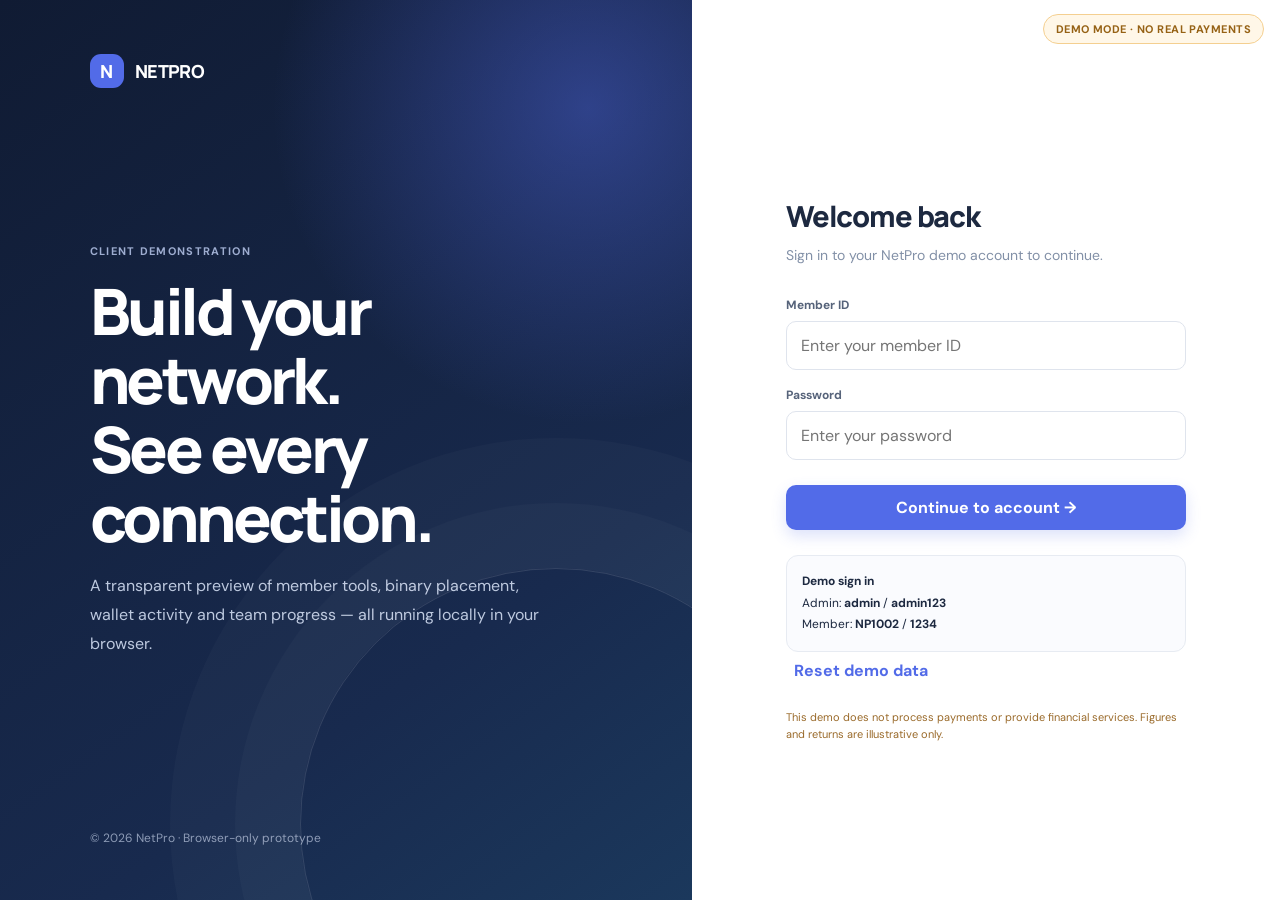
==== index.html @ b4f11449 "Build NetPro browser demo Co-authored-by: Copilot <223556219+Copilot@users.noreply.github.com>" ====
<!doctype html>
<html lang="en">
<head>
  <meta charset="utf-8">
  <meta name="viewport" content="width=device-width, initial-scale=1">
  <meta name="theme-color" content="#101b33">
  <title>NetPro | Member Dashboard</title>
  <link rel="preconnect" href="https://fonts.googleapis.com">
  <link rel="preconnect" href="https://fonts.gstatic.com" crossorigin>
  <link href="https://fonts.googleapis.com/css2?family=DM+Sans:wght@400;500;600;700&family=Manrope:wght@400;500;600;700;800&display=swap" rel="stylesheet">
  <link rel="stylesheet" href="css/style.css">
</head>
<body>
  <div id="app"></div>
  <div id="toast" class="toast" role="status" aria-live="polite"></div>
  <script src="js/app.js"></script>
</body>
</html>
---- css/style.css ----
:root {
  color-scheme: light;
  --navy: #101b33;
  --navy-soft: #1a2948;
  --ink: #1d2940;
  --muted: #8290a7;
  --line: #e7ebf2;
  --surface: #fff;
  --canvas: #f5f7fb;
  --blue: #526be8;
  --blue-soft: #eef0ff;
  --green: #199b76;
  --green-soft: #e8f7f1;
  --orange: #e8974b;
  --red: #d65b69;
  --shadow: 0 12px 35px rgba(27, 44, 75, .06);
  font-family: "DM Sans", sans-serif;
}

* { box-sizing: border-box; }
body { margin: 0; min-width: 320px; background: var(--canvas); color: var(--ink); }
button, input, select { font: inherit; }
button { cursor: pointer; }
.hidden { display: none !important; }
.eyebrow { color: var(--muted); font-size: 11px; font-weight: 700; letter-spacing: .12em; text-transform: uppercase; }
.muted { color: var(--muted); }
.small { font-size: 12px; }
.demo-ribbon { position: fixed; z-index: 20; right: 16px; top: 14px; padding: 7px 12px; border: 1px solid #f4cf90; border-radius: 30px; background: #fff7e8; color: #966215; font-size: 11px; font-weight: 700; letter-spacing: .04em; }

.auth-shell { min-height: 100vh; display: grid; grid-template-columns: minmax(0, 1fr) minmax(380px, .85fr); background: white; }
.auth-art { position: relative; overflow: hidden; display: flex; flex-direction: column; justify-content: space-between; padding: 54px 7vw; color: white; background: radial-gradient(circle at 85% 12%, rgba(84, 108, 237, .42), transparent 32%), linear-gradient(145deg, #101b33, #182a4e 70%, #1b385c); }
.auth-art:after { content: ""; position: absolute; width: 510px; height: 510px; border: 1px solid rgba(255,255,255,.12); border-radius: 50%; right: -120px; bottom: -180px; box-shadow: 0 0 0 65px rgba(255,255,255,.025), 0 0 0 130px rgba(255,255,255,.025); }
.brand { display: flex; align-items: center; gap: 11px; font-family: Manrope, sans-serif; font-size: 18px; font-weight: 800; letter-spacing: -.03em; }
.brand-mark { width: 34px; height: 34px; display: grid; place-items: center; border-radius: 11px; background: var(--blue); color: white; font-size: 18px; }
.auth-art h1 { max-width: 520px; margin: 0 0 20px; font: 800 clamp(38px, 5vw, 64px)/1.08 Manrope, sans-serif; letter-spacing: -.055em; }
.auth-art p { max-width: 450px; color: #bdc9df; font-size: 16px; line-height: 1.8; }
.auth-art-footer { color: #8d9bb6; font-size: 12px; }
.auth-panel { display: grid; place-items: center; padding: 72px 28px 32px; }
.auth-card { width: min(100%, 400px); }
.auth-card h2 { margin: 0 0 8px; font: 800 29px Manrope, sans-serif; letter-spacing: -.04em; }
.auth-card > p { margin: 0 0 30px; color: var(--muted); font-size: 14px; line-height: 1.65; }
.form-field { display: grid; gap: 8px; margin: 17px 0; }
.form-field label { color: #56637a; font-size: 12px; font-weight: 700; }
.form-field input, .form-field select { width: 100%; padding: 13px 14px; border: 1px solid #dfe4ed; border-radius: 10px; outline: none; background: white; color: var(--ink); transition: .2s; }
.form-field input:focus, .form-field select:focus { border-color: #8393f2; box-shadow: 0 0 0 3px rgba(82,107,232,.12); }
.primary-btn, .secondary-btn, .text-btn, .danger-btn { border: 0; border-radius: 10px; font-weight: 700; transition: .2s; }
.primary-btn { min-height: 45px; padding: 0 17px; background: var(--blue); color: white; box-shadow: 0 6px 15px rgba(82,107,232,.2); }
.primary-btn:hover { background: #415ad2; transform: translateY(-1px); }
.primary-btn.full { width: 100%; margin-top: 8px; }
.secondary-btn { padding: 10px 14px; background: var(--blue-soft); color: var(--blue); }
.secondary-btn:hover { background: #e3e7ff; }
.text-btn { padding: 8px; background: transparent; color: var(--blue); }
.danger-btn { padding: 8px 11px; background: #fff0f1; color: var(--red); }
.demo-credentials { margin-top: 25px; padding: 15px; border: 1px solid var(--line); border-radius: 12px; background: #fafbfe; font-size: 12px; line-height: 1.8; }
.demo-credentials b { color: var(--ink); }
.otp-display { margin: 18px 0 8px; padding: 16px; border: 1px dashed #c9d0e3; border-radius: 12px; background: #f7f8ff; text-align: center; }
.otp-code { color: var(--blue); font: 800 25px Manrope, sans-serif; letter-spacing: .22em; }
.notice-demo { margin-top: 20px; color: #9a6a2a; font-size: 11px; line-height: 1.6; }

.app-shell { min-height: 100vh; display: grid; grid-template-columns: 248px minmax(0, 1fr); }
.sidebar { position: sticky; top: 0; height: 100vh; display: flex; flex-direction: column; padding: 25px 16px 18px; background: var(--navy); color: white; }
.sidebar .brand { padding: 0 11px 29px; }
.sidebar .brand-mark { background: #657df5; }
.nav-label { padding: 12px 12px 8px; color: #7786a4; font-size: 10px; font-weight: 700; letter-spacing: .13em; text-transform: uppercase; }
.nav-list { display: grid; gap: 5px; }
.nav-item { width: 100%; display: flex; align-items: center; gap: 13px; padding: 12px; border: 0; border-radius: 9px; background: transparent; color: #a7b3c9; text-align: left; font-size: 13px; font-weight: 600; }
.nav-item:hover { background: rgba(255,255,255,.06); color: white; }
.nav-item.active { background: #26375d; color: white; box-shadow: inset 3px 0 #8291ff; }
.nav-icon { width: 18px; text-align: center; font-size: 16px; }
.sidebar-bottom { margin-top: auto; padding: 15px 7px 0; border-top: 1px solid rgba(255,255,255,.1); }
.profile-chip { display: flex; align-items: center; gap: 10px; padding: 9px 5px; }
.avatar { flex: 0 0 auto; width: 37px; height: 37px; display: grid; place-items: center; border-radius: 12px; background: #e7eaff; color: #546be2; font-weight: 800; }
.avatar.dark { background: #33486d; color: white; }
.profile-chip .who { min-width: 0; flex: 1; }
.profile-chip strong { display: block; overflow: hidden; color: white; font-size: 12px; text-overflow: ellipsis; white-space: nowrap; }
.profile-chip span { color: #9aa8c0; font-size: 10px; }
.logout { width: 100%; margin-top: 8px; padding: 10px; border: 1px solid rgba(255,255,255,.12); border-radius: 9px; background: transparent; color: #acb7ca; text-align: left; font-size: 12px; }

.main-area { min-width: 0; }
.topbar { height: 76px; display: flex; align-items: center; justify-content: space-between; gap: 20px; padding: 0 4.3%; border-bottom: 1px solid var(--line); background: white; }
.breadcrumb { color: var(--muted); font-size: 12px; }
.breadcrumb strong { margin-left: 8px; color: var(--ink); font-size: 13px; }
.topbar-right { display: flex; align-items: center; gap: 16px; }
.topbar-date { color: var(--muted); font-size: 12px; }
.content { max-width: 1500px; margin: auto; padding: 34px 4.3% 60px; }
.page-heading { display: flex; justify-content: space-between; align-items: flex-start; gap: 20px; margin-bottom: 27px; }
.page-heading h1 { margin: 0 0 6px; font: 800 26px Manrope, sans-serif; letter-spacing: -.045em; }
.page-heading p { margin: 0; color: var(--muted); font-size: 13px; }
.heading-actions { display: flex; gap: 9px; flex-wrap: wrap; }
.stats-grid { display: grid; grid-template-columns: repeat(4, minmax(0,1fr)); gap: 16px; margin-bottom: 19px; }
.stat-card, .panel { border: 1px solid var(--line); border-radius: 14px; background: var(--surface); box-shadow: var(--shadow); }
.stat-card { min-height: 136px; padding: 18px 18px 16px; }
.stat-head { display: flex; align-items: center; justify-content: space-between; color: var(--muted); font-size: 11px; font-weight: 600; }
.stat-icon { width: 31px; height: 31px; display: grid; place-items: center; border-radius: 10px; background: var(--blue-soft); color: var(--blue); font-size: 15px; }
.stat-value { margin: 15px 0 5px; font: 800 24px Manrope, sans-serif; letter-spacing: -.04em; }
.stat-foot { color: var(--muted); font-size: 10px; }
.stat-foot .positive { color: var(--green); font-weight: 700; }
.content-grid { display: grid; grid-template-columns: minmax(0, 1.45fr) minmax(260px, .8fr); gap: 18px; align-items: start; }
.panel { overflow: hidden; margin-bottom: 18px; }
.panel-head { min-height: 60px; display: flex; align-items: center; justify-content: space-between; gap: 16px; padding: 16px 20px; border-bottom: 1px solid #eef0f5; }
.panel-head h2 { margin: 0; font: 700 14px Manrope, sans-serif; letter-spacing: -.02em; }
.panel-body { padding: 19px 20px; }
.activity-list { display: grid; }
.activity-row { min-height: 63px; display: flex; align-items: center; gap: 12px; padding: 11px 20px; border-bottom: 1px solid #f0f2f6; }
.activity-row:last-child { border-bottom: 0; }
.activity-symbol { flex: 0 0 auto; width: 33px; height: 33px; display: grid; place-items: center; border-radius: 11px; background: var(--green-soft); color: var(--green); font-size: 14px; }
.activity-symbol.out { background: #fff4e8; color: var(--orange); }
.activity-copy { min-width: 0; flex: 1; }
.activity-copy strong { display: block; overflow: hidden; font-size: 12px; text-overflow: ellipsis; white-space: nowrap; }
.activity-copy span { color: var(--muted); font-size: 10px; }
.activity-amount { white-space: nowrap; font-size: 12px; font-weight: 700; }
.activity-amount.credit { color: var(--green); }
.progress-track { height: 7px; overflow: hidden; border-radius: 9px; background: #edf0f6; }
.progress-track span { display: block; height: 100%; border-radius: inherit; background: linear-gradient(90deg, #596fe7, #8b9bff); }
.rank-card { padding: 20px; border-radius: 14px; background: linear-gradient(130deg,#283b68,#1c2948); color: white; }
.rank-card .eyebrow { color: #9eafd1; }
.rank-card h3 { margin: 12px 0 5px; font: 800 20px Manrope, sans-serif; }
.rank-card p { margin: 0 0 18px; color: #bac6dd; font-size: 11px; }
.rank-card .progress-track { background: rgba(255,255,255,.16); }
.rank-card .progress-track span { background: #9ce0ca; }
.rank-footer { display: flex; justify-content: space-between; margin-top: 10px; color: #c6d0e3; font-size: 10px; }
.quick-grid { display: grid; grid-template-columns: repeat(2,1fr); gap: 9px; }
.quick-action { display: grid; justify-items: start; gap: 11px; padding: 13px; border: 1px solid var(--line); border-radius: 11px; background: white; color: var(--ink); text-align: left; }
.quick-action:hover { border-color: #c5ccfa; background: #fbfbff; }
.quick-action i { font-style: normal; color: var(--blue); font-size: 17px; }
.quick-action span { font-size: 11px; font-weight: 700; }

.table-wrap { width: 100%; overflow-x: auto; }
table { width: 100%; border-collapse: collapse; text-align: left; }
th { padding: 12px 18px; background: #fafbfe; color: var(--muted); font-size: 10px; font-weight: 700; letter-spacing: .06em; text-transform: uppercase; white-space: nowrap; }
td { padding: 14px 18px; border-top: 1px solid #f0f2f6; font-size: 12px; white-space: nowrap; }
td strong { font-size: 12px; }
.member-cell { display: flex; align-items: center; gap: 9px; }
.member-cell .avatar { width: 31px; height: 31px; border-radius: 9px; font-size: 10px; }
.pill { display: inline-flex; align-items: center; gap: 5px; padding: 5px 8px; border-radius: 30px; background: #f0f2f8; color: #657189; font-size: 10px; font-weight: 700; }
.pill.green { background: var(--green-soft); color: var(--green); }
.pill.orange { background: #fff3e5; color: #ba762c; }
.pill.red { background: #fff0f1; color: #bd4d5b; }
.empty-state { padding: 35px 20px; color: var(--muted); text-align: center; font-size: 12px; }

.tree-wrap { overflow-x: auto; padding: 22px 10px 26px; }
.tree { min-width: 600px; display: flex; flex-direction: column; align-items: center; }
.tree-level { display: flex; justify-content: center; gap: clamp(24px, 8vw, 115px); }
.tree-link { width: 2px; height: 28px; background: #d9deeb; }
.tree-node { width: 148px; padding: 13px 10px; border: 1px solid var(--line); border-radius: 12px; background: white; text-align: center; box-shadow: 0 7px 20px rgba(30,45,75,.05); }
.tree-node.root { border-color: #c9d0ff; box-shadow: 0 0 0 4px #f2f3ff; }
.tree-node .avatar { width: 31px; height: 31px; margin: 0 auto 7px; border-radius: 10px; font-size: 10px; }
.tree-node strong { display: block; font-size: 11px; }
.tree-node small { display: block; margin-top: 3px; color: var(--muted); font-size: 9px; }
.tree-connectors { width: 230px; height: 27px; border-top: 1px solid #d9deeb; border-left: 1px solid #d9deeb; border-right: 1px solid #d9deeb; margin-top: 2px; }
.tree-children { display: flex; gap: 30px; }
.tree-empty { color: #abb4c5; font-size: 10px; }

.plans-grid { display: grid; grid-template-columns: repeat(3,minmax(0,1fr)); gap: 15px; }
.plan-card { padding: 19px; border: 1px solid var(--line); border-radius: 14px; background: white; }
.plan-card.featured { border-color: #abb5fa; box-shadow: 0 10px 25px rgba(82,107,232,.09); }
.plan-card h3 { margin: 0 0 4px; font: 700 15px Manrope, sans-serif; }
.plan-card .term { color: var(--muted); font-size: 11px; }
.plan-rate { margin: 20px 0 14px; color: var(--blue); font: 800 26px Manrope, sans-serif; }
.plan-rate small { color: var(--muted); font: 500 10px "DM Sans", sans-serif; }
.plan-card ul { display: grid; gap: 10px; margin: 0 0 20px; padding: 0; list-style: none; color: #657189; font-size: 11px; }
.plan-card li:before { content: "✓"; padding-right: 7px; color: var(--green); font-weight: 700; }
.investment-list { display: grid; gap: 10px; }
.investment-row { display: flex; align-items: center; gap: 12px; padding: 13px; border: 1px solid #eef0f5; border-radius: 11px; }
.investment-row .activity-copy { flex: 1; }
.investment-row strong { display: block; font-size: 12px; }
.investment-row span { color: var(--muted); font-size: 10px; }
.investment-row .right { text-align: right; }
.warning-box { padding: 13px 15px; border: 1px solid #f2deba; border-radius: 10px; background: #fff9ee; color: #8b6731; font-size: 11px; line-height: 1.65; }
.toolbar { display: flex; align-items: center; gap: 8px; }
.select-small { padding: 8px 10px; border: 1px solid var(--line); border-radius: 8px; color: var(--muted); font-size: 11px; }
.setting-grid { display: grid; grid-template-columns: repeat(2, minmax(0,1fr)); gap: 16px; }
.setting-card { padding: 20px; border: 1px solid var(--line); border-radius: 13px; background: white; }
.setting-card h3 { margin: 0 0 6px; font: 700 14px Manrope, sans-serif; }
.setting-card p { margin: 0; color: var(--muted); font-size: 11px; line-height: 1.6; }
.separator { height: 1px; margin: 16px 0; background: var(--line); }
.modal-backdrop { position: fixed; inset: 0; z-index: 40; display: grid; place-items: center; padding: 20px; background: rgba(11,21,40,.55); }
.modal { width: min(100%, 440px); max-height: 92vh; overflow-y: auto; padding: 22px; border-radius: 16px; background: white; box-shadow: 0 25px 80px rgba(0,0,0,.2); }
.modal-head { display: flex; align-items: center; justify-content: space-between; margin-bottom: 7px; }
.modal-head h2 { margin: 0; font: 800 18px Manrope, sans-serif; }
.modal-close { width: 30px; height: 30px; border: 0; border-radius: 9px; background: #f3f5f9; color: #69758b; font-size: 17px; }
.modal > p { margin: 0 0 19px; color: var(--muted); font-size: 11px; line-height: 1.6; }
.modal .form-field { margin: 13px 0; }
.modal-actions { display: flex; justify-content: flex-end; gap: 8px; margin-top: 18px; }
.toast { position: fixed; z-index: 100; right: 22px; bottom: 20px; max-width: min(400px, calc(100vw - 40px)); padding: 13px 17px; border-radius: 11px; background: #172541; color: white; box-shadow: 0 12px 30px rgba(15,28,52,.22); font-size: 12px; opacity: 0; pointer-events: none; transform: translateY(10px); transition: .2s; }
.toast.show { opacity: 1; transform: translateY(0); }
.mobile-menu { display: none; }

@media (max-width: 1050px) {
  .app-shell { grid-template-columns: 215px minmax(0,1fr); }
  .stats-grid { grid-template-columns: repeat(2,minmax(0,1fr)); }
  .content { padding-right: 3%; padding-left: 3%; }
}
@media (max-width: 760px) {
  .auth-shell { grid-template-columns: 1fr; }
  .auth-art { display: none; }
  .auth-panel { min-height: 100vh; padding: 70px 23px 30px; }
  .app-shell { display: block; }
  .sidebar { position: fixed; z-index: 30; inset: 0 auto 0 0; width: 250px; transform: translateX(-105%); transition: transform .22s; box-shadow: 15px 0 40px rgba(0,0,0,.18); }
  .sidebar.open { transform: translateX(0); }
  .mobile-menu { display: inline-grid; place-items: center; width: 34px; height: 34px; margin-right: 8px; border: 1px solid var(--line); border-radius: 9px; background: white; color: var(--ink); }
  .topbar { height: 64px; padding: 0 18px; }
  .topbar-date { display: none; }
  .content { padding: 26px 17px 45px; }
  .page-heading { flex-direction: column; }
  .content-grid { grid-template-columns: 1fr; }
  .plans-grid { grid-template-columns: 1fr; }
  .setting-grid { grid-template-columns: 1fr; }
  .demo-ribbon { right: 10px; top: 8px; font-size: 9px; }
}
@media (max-width: 420px) {
  .stats-grid { gap: 9px; }
  .stat-card { min-height: 124px; padding: 13px; }
  .stat-value { font-size: 20px; }
  .stat-head { font-size: 10px; }
  .stat-icon { width: 27px; height: 27px; }
  .heading-actions { width: 100%; }
  .heading-actions button { flex: 1; }
  .panel-head, .panel-body { padding-right: 14px; padding-left: 14px; }
}
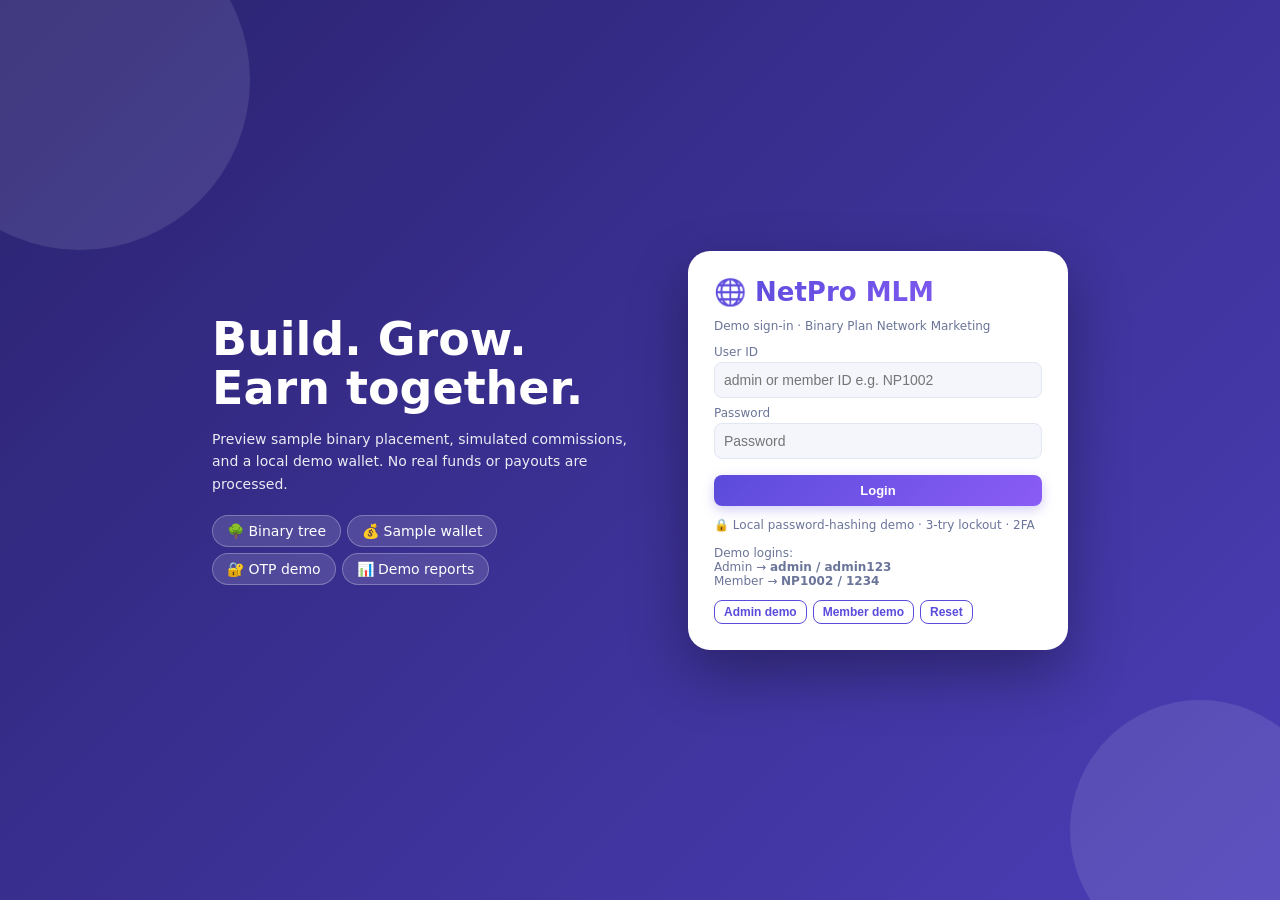
==== commit 3bfd2b3f: "Update NetPro demo from Downloads project Co-authored-by: Copilot <223556219+Copilot@users.noreply.g" ====
--- a/index.html
+++ b/index.html
@@ -1,18 +1,15 @@
-<!doctype html>
+<!DOCTYPE html>
 <html lang="en">
 <head>
-  <meta charset="utf-8">
-  <meta name="viewport" content="width=device-width, initial-scale=1">
-  <meta name="theme-color" content="#101b33">
-  <title>NetPro | Member Dashboard</title>
-  <link rel="preconnect" href="https://fonts.googleapis.com">
-  <link rel="preconnect" href="https://fonts.gstatic.com" crossorigin>
-  <link href="https://fonts.googleapis.com/css2?family=DM+Sans:wght@400;500;600;700&family=Manrope:wght@400;500;600;700;800&display=swap" rel="stylesheet">
-  <link rel="stylesheet" href="css/style.css">
+<meta charset="utf-8">
+<meta name="viewport" content="width=device-width, initial-scale=1, viewport-fit=cover">
+<title>NetPro MLM Software – Client Demo</title>
+<link rel="icon" href="data:image/svg+xml,<svg xmlns=%27http://www.w3.org/2000/svg%27 viewBox=%270 0 100 100%27><text y=%27.9em%27 font-size=%2790%27>🌐</text></svg>">
+<link rel="stylesheet" href="css/style.css?v=4">
 </head>
 <body>
-  <div id="app"></div>
-  <div id="toast" class="toast" role="status" aria-live="polite"></div>
-  <script src="js/app.js"></script>
+<div id="r"></div>
+<div id="t"></div>
+<script src="js/app.js?v=4"></script>
 </body>
 </html>
--- a/css/style.css
+++ b/css/style.css
@@ -1,220 +1,60 @@
-:root {
-  color-scheme: light;
-  --navy: #101b33;
-  --navy-soft: #1a2948;
-  --ink: #1d2940;
-  --muted: #8290a7;
-  --line: #e7ebf2;
-  --surface: #fff;
-  --canvas: #f5f7fb;
-  --blue: #526be8;
-  --blue-soft: #eef0ff;
-  --green: #199b76;
-  --green-soft: #e8f7f1;
-  --orange: #e8974b;
-  --red: #d65b69;
-  --shadow: 0 12px 35px rgba(27, 44, 75, .06);
-  font-family: "DM Sans", sans-serif;
-}
-
-* { box-sizing: border-box; }
-body { margin: 0; min-width: 320px; background: var(--canvas); color: var(--ink); }
-button, input, select { font: inherit; }
-button { cursor: pointer; }
-.hidden { display: none !important; }
-.eyebrow { color: var(--muted); font-size: 11px; font-weight: 700; letter-spacing: .12em; text-transform: uppercase; }
-.muted { color: var(--muted); }
-.small { font-size: 12px; }
-.demo-ribbon { position: fixed; z-index: 20; right: 16px; top: 14px; padding: 7px 12px; border: 1px solid #f4cf90; border-radius: 30px; background: #fff7e8; color: #966215; font-size: 11px; font-weight: 700; letter-spacing: .04em; }
-
-.auth-shell { min-height: 100vh; display: grid; grid-template-columns: minmax(0, 1fr) minmax(380px, .85fr); background: white; }
-.auth-art { position: relative; overflow: hidden; display: flex; flex-direction: column; justify-content: space-between; padding: 54px 7vw; color: white; background: radial-gradient(circle at 85% 12%, rgba(84, 108, 237, .42), transparent 32%), linear-gradient(145deg, #101b33, #182a4e 70%, #1b385c); }
-.auth-art:after { content: ""; position: absolute; width: 510px; height: 510px; border: 1px solid rgba(255,255,255,.12); border-radius: 50%; right: -120px; bottom: -180px; box-shadow: 0 0 0 65px rgba(255,255,255,.025), 0 0 0 130px rgba(255,255,255,.025); }
-.brand { display: flex; align-items: center; gap: 11px; font-family: Manrope, sans-serif; font-size: 18px; font-weight: 800; letter-spacing: -.03em; }
-.brand-mark { width: 34px; height: 34px; display: grid; place-items: center; border-radius: 11px; background: var(--blue); color: white; font-size: 18px; }
-.auth-art h1 { max-width: 520px; margin: 0 0 20px; font: 800 clamp(38px, 5vw, 64px)/1.08 Manrope, sans-serif; letter-spacing: -.055em; }
-.auth-art p { max-width: 450px; color: #bdc9df; font-size: 16px; line-height: 1.8; }
-.auth-art-footer { color: #8d9bb6; font-size: 12px; }
-.auth-panel { display: grid; place-items: center; padding: 72px 28px 32px; }
-.auth-card { width: min(100%, 400px); }
-.auth-card h2 { margin: 0 0 8px; font: 800 29px Manrope, sans-serif; letter-spacing: -.04em; }
-.auth-card > p { margin: 0 0 30px; color: var(--muted); font-size: 14px; line-height: 1.65; }
-.form-field { display: grid; gap: 8px; margin: 17px 0; }
-.form-field label { color: #56637a; font-size: 12px; font-weight: 700; }
-.form-field input, .form-field select { width: 100%; padding: 13px 14px; border: 1px solid #dfe4ed; border-radius: 10px; outline: none; background: white; color: var(--ink); transition: .2s; }
-.form-field input:focus, .form-field select:focus { border-color: #8393f2; box-shadow: 0 0 0 3px rgba(82,107,232,.12); }
-.primary-btn, .secondary-btn, .text-btn, .danger-btn { border: 0; border-radius: 10px; font-weight: 700; transition: .2s; }
-.primary-btn { min-height: 45px; padding: 0 17px; background: var(--blue); color: white; box-shadow: 0 6px 15px rgba(82,107,232,.2); }
-.primary-btn:hover { background: #415ad2; transform: translateY(-1px); }
-.primary-btn.full { width: 100%; margin-top: 8px; }
-.secondary-btn { padding: 10px 14px; background: var(--blue-soft); color: var(--blue); }
-.secondary-btn:hover { background: #e3e7ff; }
-.text-btn { padding: 8px; background: transparent; color: var(--blue); }
-.danger-btn { padding: 8px 11px; background: #fff0f1; color: var(--red); }
-.demo-credentials { margin-top: 25px; padding: 15px; border: 1px solid var(--line); border-radius: 12px; background: #fafbfe; font-size: 12px; line-height: 1.8; }
-.demo-credentials b { color: var(--ink); }
-.otp-display { margin: 18px 0 8px; padding: 16px; border: 1px dashed #c9d0e3; border-radius: 12px; background: #f7f8ff; text-align: center; }
-.otp-code { color: var(--blue); font: 800 25px Manrope, sans-serif; letter-spacing: .22em; }
-.notice-demo { margin-top: 20px; color: #9a6a2a; font-size: 11px; line-height: 1.6; }
-
-.app-shell { min-height: 100vh; display: grid; grid-template-columns: 248px minmax(0, 1fr); }
-.sidebar { position: sticky; top: 0; height: 100vh; display: flex; flex-direction: column; padding: 25px 16px 18px; background: var(--navy); color: white; }
-.sidebar .brand { padding: 0 11px 29px; }
-.sidebar .brand-mark { background: #657df5; }
-.nav-label { padding: 12px 12px 8px; color: #7786a4; font-size: 10px; font-weight: 700; letter-spacing: .13em; text-transform: uppercase; }
-.nav-list { display: grid; gap: 5px; }
-.nav-item { width: 100%; display: flex; align-items: center; gap: 13px; padding: 12px; border: 0; border-radius: 9px; background: transparent; color: #a7b3c9; text-align: left; font-size: 13px; font-weight: 600; }
-.nav-item:hover { background: rgba(255,255,255,.06); color: white; }
-.nav-item.active { background: #26375d; color: white; box-shadow: inset 3px 0 #8291ff; }
-.nav-icon { width: 18px; text-align: center; font-size: 16px; }
-.sidebar-bottom { margin-top: auto; padding: 15px 7px 0; border-top: 1px solid rgba(255,255,255,.1); }
-.profile-chip { display: flex; align-items: center; gap: 10px; padding: 9px 5px; }
-.avatar { flex: 0 0 auto; width: 37px; height: 37px; display: grid; place-items: center; border-radius: 12px; background: #e7eaff; color: #546be2; font-weight: 800; }
-.avatar.dark { background: #33486d; color: white; }
-.profile-chip .who { min-width: 0; flex: 1; }
-.profile-chip strong { display: block; overflow: hidden; color: white; font-size: 12px; text-overflow: ellipsis; white-space: nowrap; }
-.profile-chip span { color: #9aa8c0; font-size: 10px; }
-.logout { width: 100%; margin-top: 8px; padding: 10px; border: 1px solid rgba(255,255,255,.12); border-radius: 9px; background: transparent; color: #acb7ca; text-align: left; font-size: 12px; }
-
-.main-area { min-width: 0; }
-.topbar { height: 76px; display: flex; align-items: center; justify-content: space-between; gap: 20px; padding: 0 4.3%; border-bottom: 1px solid var(--line); background: white; }
-.breadcrumb { color: var(--muted); font-size: 12px; }
-.breadcrumb strong { margin-left: 8px; color: var(--ink); font-size: 13px; }
-.topbar-right { display: flex; align-items: center; gap: 16px; }
-.topbar-date { color: var(--muted); font-size: 12px; }
-.content { max-width: 1500px; margin: auto; padding: 34px 4.3% 60px; }
-.page-heading { display: flex; justify-content: space-between; align-items: flex-start; gap: 20px; margin-bottom: 27px; }
-.page-heading h1 { margin: 0 0 6px; font: 800 26px Manrope, sans-serif; letter-spacing: -.045em; }
-.page-heading p { margin: 0; color: var(--muted); font-size: 13px; }
-.heading-actions { display: flex; gap: 9px; flex-wrap: wrap; }
-.stats-grid { display: grid; grid-template-columns: repeat(4, minmax(0,1fr)); gap: 16px; margin-bottom: 19px; }
-.stat-card, .panel { border: 1px solid var(--line); border-radius: 14px; background: var(--surface); box-shadow: var(--shadow); }
-.stat-card { min-height: 136px; padding: 18px 18px 16px; }
-.stat-head { display: flex; align-items: center; justify-content: space-between; color: var(--muted); font-size: 11px; font-weight: 600; }
-.stat-icon { width: 31px; height: 31px; display: grid; place-items: center; border-radius: 10px; background: var(--blue-soft); color: var(--blue); font-size: 15px; }
-.stat-value { margin: 15px 0 5px; font: 800 24px Manrope, sans-serif; letter-spacing: -.04em; }
-.stat-foot { color: var(--muted); font-size: 10px; }
-.stat-foot .positive { color: var(--green); font-weight: 700; }
-.content-grid { display: grid; grid-template-columns: minmax(0, 1.45fr) minmax(260px, .8fr); gap: 18px; align-items: start; }
-.panel { overflow: hidden; margin-bottom: 18px; }
-.panel-head { min-height: 60px; display: flex; align-items: center; justify-content: space-between; gap: 16px; padding: 16px 20px; border-bottom: 1px solid #eef0f5; }
-.panel-head h2 { margin: 0; font: 700 14px Manrope, sans-serif; letter-spacing: -.02em; }
-.panel-body { padding: 19px 20px; }
-.activity-list { display: grid; }
-.activity-row { min-height: 63px; display: flex; align-items: center; gap: 12px; padding: 11px 20px; border-bottom: 1px solid #f0f2f6; }
-.activity-row:last-child { border-bottom: 0; }
-.activity-symbol { flex: 0 0 auto; width: 33px; height: 33px; display: grid; place-items: center; border-radius: 11px; background: var(--green-soft); color: var(--green); font-size: 14px; }
-.activity-symbol.out { background: #fff4e8; color: var(--orange); }
-.activity-copy { min-width: 0; flex: 1; }
-.activity-copy strong { display: block; overflow: hidden; font-size: 12px; text-overflow: ellipsis; white-space: nowrap; }
-.activity-copy span { color: var(--muted); font-size: 10px; }
-.activity-amount { white-space: nowrap; font-size: 12px; font-weight: 700; }
-.activity-amount.credit { color: var(--green); }
-.progress-track { height: 7px; overflow: hidden; border-radius: 9px; background: #edf0f6; }
-.progress-track span { display: block; height: 100%; border-radius: inherit; background: linear-gradient(90deg, #596fe7, #8b9bff); }
-.rank-card { padding: 20px; border-radius: 14px; background: linear-gradient(130deg,#283b68,#1c2948); color: white; }
-.rank-card .eyebrow { color: #9eafd1; }
-.rank-card h3 { margin: 12px 0 5px; font: 800 20px Manrope, sans-serif; }
-.rank-card p { margin: 0 0 18px; color: #bac6dd; font-size: 11px; }
-.rank-card .progress-track { background: rgba(255,255,255,.16); }
-.rank-card .progress-track span { background: #9ce0ca; }
-.rank-footer { display: flex; justify-content: space-between; margin-top: 10px; color: #c6d0e3; font-size: 10px; }
-.quick-grid { display: grid; grid-template-columns: repeat(2,1fr); gap: 9px; }
-.quick-action { display: grid; justify-items: start; gap: 11px; padding: 13px; border: 1px solid var(--line); border-radius: 11px; background: white; color: var(--ink); text-align: left; }
-.quick-action:hover { border-color: #c5ccfa; background: #fbfbff; }
-.quick-action i { font-style: normal; color: var(--blue); font-size: 17px; }
-.quick-action span { font-size: 11px; font-weight: 700; }
-
-.table-wrap { width: 100%; overflow-x: auto; }
-table { width: 100%; border-collapse: collapse; text-align: left; }
-th { padding: 12px 18px; background: #fafbfe; color: var(--muted); font-size: 10px; font-weight: 700; letter-spacing: .06em; text-transform: uppercase; white-space: nowrap; }
-td { padding: 14px 18px; border-top: 1px solid #f0f2f6; font-size: 12px; white-space: nowrap; }
-td strong { font-size: 12px; }
-.member-cell { display: flex; align-items: center; gap: 9px; }
-.member-cell .avatar { width: 31px; height: 31px; border-radius: 9px; font-size: 10px; }
-.pill { display: inline-flex; align-items: center; gap: 5px; padding: 5px 8px; border-radius: 30px; background: #f0f2f8; color: #657189; font-size: 10px; font-weight: 700; }
-.pill.green { background: var(--green-soft); color: var(--green); }
-.pill.orange { background: #fff3e5; color: #ba762c; }
-.pill.red { background: #fff0f1; color: #bd4d5b; }
-.empty-state { padding: 35px 20px; color: var(--muted); text-align: center; font-size: 12px; }
-
-.tree-wrap { overflow-x: auto; padding: 22px 10px 26px; }
-.tree { min-width: 600px; display: flex; flex-direction: column; align-items: center; }
-.tree-level { display: flex; justify-content: center; gap: clamp(24px, 8vw, 115px); }
-.tree-link { width: 2px; height: 28px; background: #d9deeb; }
-.tree-node { width: 148px; padding: 13px 10px; border: 1px solid var(--line); border-radius: 12px; background: white; text-align: center; box-shadow: 0 7px 20px rgba(30,45,75,.05); }
-.tree-node.root { border-color: #c9d0ff; box-shadow: 0 0 0 4px #f2f3ff; }
-.tree-node .avatar { width: 31px; height: 31px; margin: 0 auto 7px; border-radius: 10px; font-size: 10px; }
-.tree-node strong { display: block; font-size: 11px; }
-.tree-node small { display: block; margin-top: 3px; color: var(--muted); font-size: 9px; }
-.tree-connectors { width: 230px; height: 27px; border-top: 1px solid #d9deeb; border-left: 1px solid #d9deeb; border-right: 1px solid #d9deeb; margin-top: 2px; }
-.tree-children { display: flex; gap: 30px; }
-.tree-empty { color: #abb4c5; font-size: 10px; }
-
-.plans-grid { display: grid; grid-template-columns: repeat(3,minmax(0,1fr)); gap: 15px; }
-.plan-card { padding: 19px; border: 1px solid var(--line); border-radius: 14px; background: white; }
-.plan-card.featured { border-color: #abb5fa; box-shadow: 0 10px 25px rgba(82,107,232,.09); }
-.plan-card h3 { margin: 0 0 4px; font: 700 15px Manrope, sans-serif; }
-.plan-card .term { color: var(--muted); font-size: 11px; }
-.plan-rate { margin: 20px 0 14px; color: var(--blue); font: 800 26px Manrope, sans-serif; }
-.plan-rate small { color: var(--muted); font: 500 10px "DM Sans", sans-serif; }
-.plan-card ul { display: grid; gap: 10px; margin: 0 0 20px; padding: 0; list-style: none; color: #657189; font-size: 11px; }
-.plan-card li:before { content: "✓"; padding-right: 7px; color: var(--green); font-weight: 700; }
-.investment-list { display: grid; gap: 10px; }
-.investment-row { display: flex; align-items: center; gap: 12px; padding: 13px; border: 1px solid #eef0f5; border-radius: 11px; }
-.investment-row .activity-copy { flex: 1; }
-.investment-row strong { display: block; font-size: 12px; }
-.investment-row span { color: var(--muted); font-size: 10px; }
-.investment-row .right { text-align: right; }
-.warning-box { padding: 13px 15px; border: 1px solid #f2deba; border-radius: 10px; background: #fff9ee; color: #8b6731; font-size: 11px; line-height: 1.65; }
-.toolbar { display: flex; align-items: center; gap: 8px; }
-.select-small { padding: 8px 10px; border: 1px solid var(--line); border-radius: 8px; color: var(--muted); font-size: 11px; }
-.setting-grid { display: grid; grid-template-columns: repeat(2, minmax(0,1fr)); gap: 16px; }
-.setting-card { padding: 20px; border: 1px solid var(--line); border-radius: 13px; background: white; }
-.setting-card h3 { margin: 0 0 6px; font: 700 14px Manrope, sans-serif; }
-.setting-card p { margin: 0; color: var(--muted); font-size: 11px; line-height: 1.6; }
-.separator { height: 1px; margin: 16px 0; background: var(--line); }
-.modal-backdrop { position: fixed; inset: 0; z-index: 40; display: grid; place-items: center; padding: 20px; background: rgba(11,21,40,.55); }
-.modal { width: min(100%, 440px); max-height: 92vh; overflow-y: auto; padding: 22px; border-radius: 16px; background: white; box-shadow: 0 25px 80px rgba(0,0,0,.2); }
-.modal-head { display: flex; align-items: center; justify-content: space-between; margin-bottom: 7px; }
-.modal-head h2 { margin: 0; font: 800 18px Manrope, sans-serif; }
-.modal-close { width: 30px; height: 30px; border: 0; border-radius: 9px; background: #f3f5f9; color: #69758b; font-size: 17px; }
-.modal > p { margin: 0 0 19px; color: var(--muted); font-size: 11px; line-height: 1.6; }
-.modal .form-field { margin: 13px 0; }
-.modal-actions { display: flex; justify-content: flex-end; gap: 8px; margin-top: 18px; }
-.toast { position: fixed; z-index: 100; right: 22px; bottom: 20px; max-width: min(400px, calc(100vw - 40px)); padding: 13px 17px; border-radius: 11px; background: #172541; color: white; box-shadow: 0 12px 30px rgba(15,28,52,.22); font-size: 12px; opacity: 0; pointer-events: none; transform: translateY(10px); transition: .2s; }
-.toast.show { opacity: 1; transform: translateY(0); }
-.mobile-menu { display: none; }
-
-@media (max-width: 1050px) {
-  .app-shell { grid-template-columns: 215px minmax(0,1fr); }
-  .stats-grid { grid-template-columns: repeat(2,minmax(0,1fr)); }
-  .content { padding-right: 3%; padding-left: 3%; }
-}
-@media (max-width: 760px) {
-  .auth-shell { grid-template-columns: 1fr; }
-  .auth-art { display: none; }
-  .auth-panel { min-height: 100vh; padding: 70px 23px 30px; }
-  .app-shell { display: block; }
-  .sidebar { position: fixed; z-index: 30; inset: 0 auto 0 0; width: 250px; transform: translateX(-105%); transition: transform .22s; box-shadow: 15px 0 40px rgba(0,0,0,.18); }
-  .sidebar.open { transform: translateX(0); }
-  .mobile-menu { display: inline-grid; place-items: center; width: 34px; height: 34px; margin-right: 8px; border: 1px solid var(--line); border-radius: 9px; background: white; color: var(--ink); }
-  .topbar { height: 64px; padding: 0 18px; }
-  .topbar-date { display: none; }
-  .content { padding: 26px 17px 45px; }
-  .page-heading { flex-direction: column; }
-  .content-grid { grid-template-columns: 1fr; }
-  .plans-grid { grid-template-columns: 1fr; }
-  .setting-grid { grid-template-columns: 1fr; }
-  .demo-ribbon { right: 10px; top: 8px; font-size: 9px; }
-}
-@media (max-width: 420px) {
-  .stats-grid { gap: 9px; }
-  .stat-card { min-height: 124px; padding: 13px; }
-  .stat-value { font-size: 20px; }
-  .stat-head { font-size: 10px; }
-  .stat-icon { width: 27px; height: 27px; }
-  .heading-actions { width: 100%; }
-  .heading-actions button { flex: 1; }
-  .panel-head, .panel-body { padding-right: 14px; padding-left: 14px; }
-}
+:root{--bg:#f4f6fb;--cd:#fff;--tx:#1b2240;--mu:#6b7599;--pr:#5b4bdb;--p2:#8a5cf6;--ok:#16a34a;--wa:#d97706;--er:#dc2626;--bd:#e3e7f3;color-scheme:light;box-sizing:border-box;padding-top:env(safe-area-inset-top,0px);padding-bottom:env(safe-area-inset-bottom,0px)}
+@media(prefers-color-scheme:dark){:root:not([data-theme="light"]){--bg:#0f1226;--cd:#191d3a;--tx:#eef0ff;--mu:#9aa3c7;--bd:#2a2f55;color-scheme:dark}}
+:root[data-theme="dark"]{--bg:#0f1226;--cd:#191d3a;--tx:#eef0ff;--mu:#9aa3c7;--bd:#2a2f55;color-scheme:dark}
+*{box-sizing:border-box}body{margin:0;font-family:system-ui,-apple-system,"Segoe UI",Roboto,sans-serif;background:var(--bg);color:var(--tx);font-size:14px}
+.app{display:flex;min-height:100vh}.sb{width:220px;background:linear-gradient(180deg,var(--pr),var(--p2));color:#fff;padding:16px 10px;flex-shrink:0}
+.sb h2{margin:0 8px 14px;font-size:18px}.sb a{display:block;padding:10px 12px;border-radius:8px;cursor:pointer;color:#fff;opacity:.85;margin-bottom:2px}.sb a.on,.sb a:hover{background:rgba(255,255,255,.2);opacity:1}
+.mn{flex:1;min-width:0;padding:16px}.mn::before{content:"DEMO ONLY — no real funds, payouts, investments, or returns";display:block;margin:0 0 12px;padding:9px 12px;border:1px solid #d9770655;border-radius:10px;background:#d9770618;color:var(--wa);font-size:12px;font-weight:700}.top{display:flex;justify-content:space-between;align-items:center;margin-bottom:14px;flex-wrap:wrap;gap:8px}.top h1{margin:0;font-size:20px}
+.g{display:grid;gap:12px;grid-template-columns:repeat(auto-fit,minmax(170px,1fr));margin-bottom:14px}.c{background:var(--cd);border:1px solid var(--bd);border-radius:12px;padding:14px;margin-bottom:12px}.g .c{margin:0}
+.k{color:var(--mu);font-size:12px}.v{font-size:22px;font-weight:700;margin-top:4px}
+.btn{background:var(--pr);color:#fff;border:0;border-radius:8px;padding:8px 14px;cursor:pointer;font-size:13px}.btn.s{padding:4px 9px;font-size:12px}.btn.ok{background:var(--ok)}.btn.er{background:var(--er)}.btn.gh{background:transparent;color:var(--pr);border:1px solid var(--pr)}
+input,select{padding:9px;border:1px solid var(--bd);border-radius:8px;background:var(--bg);color:var(--tx);width:100%;font-size:14px}label{display:block;font-size:12px;color:var(--mu);margin:8px 0 3px}
+.fm{display:grid;gap:0 12px;grid-template-columns:repeat(auto-fit,minmax(220px,1fr))}.ov{overflow-x:auto}table{width:100%;border-collapse:collapse;min-width:520px}th,td{text-align:left;padding:9px 8px;border-bottom:1px solid var(--bd);white-space:nowrap}th{color:var(--mu);font-size:12px}
+.b{padding:2px 8px;border-radius:99px;font-size:11px;font-weight:600;background:var(--bd)}.b.ok{background:#16a34a26;color:var(--ok)}.b.wa{background:#d9770626;color:var(--wa)}.b.er{background:#dc262626;color:var(--er)}
+.bar{height:10px;border-radius:6px;background:linear-gradient(90deg,var(--pr),var(--p2));margin:4px 0 10px}
+.tr{overflow:auto;padding:10px;text-align:center}.tn{display:inline-flex;flex-direction:column;align-items:center;vertical-align:top;padding:0 6px}.kids{display:flex;border-top:2px solid var(--bd);margin-top:10px;padding-top:10px}
+.nd{border:2px solid var(--pr);background:var(--cd);border-radius:10px;padding:6px 10px;min-width:96px;cursor:pointer}.nd small{display:block;color:var(--mu);font-size:11px}.nd.e{border-style:dashed;border-color:var(--bd);color:var(--mu)}
+.lg{min-height:100vh;display:grid;place-items:center;background:linear-gradient(135deg,var(--pr),var(--p2));padding:16px}.lb{background:var(--cd);border-radius:16px;padding:26px;width:100%;max-width:380px}
+#t{position:fixed;bottom:20px;left:50%;transform:translateX(-50%);background:var(--tx);color:var(--bg);padding:10px 18px;border-radius:10px;display:none;z-index:9;max-width:90%}
+@media(max-width:760px){.app{flex-direction:column}.sb{width:100%;display:flex;overflow-x:auto;gap:4px;padding:8px}.sb h2{display:none}.sb a{white-space:nowrap;margin:0}}
+body{background:radial-gradient(900px 500px at 100% -10%,#8a5cf633,transparent),radial-gradient(700px 400px at -10% 110%,#5b4bdb33,transparent),var(--bg);background-attachment:fixed}
+.sb{background:linear-gradient(170deg,#2b2370,#5b4bdb 60%,#8a5cf6);box-shadow:4px 0 24px #5b4bdb33;position:sticky;top:0;height:100vh;overflow-y:auto}
+.sb h2{font-size:20px;letter-spacing:.3px;margin:6px 8px 16px}.sb h2 span{color:#ffd86b}
+.sb a{transition:.2s;border-left:3px solid transparent;font-weight:500}.sb a.on{background:rgba(255,255,255,.18);border-left-color:#ffd86b;box-shadow:0 4px 14px #0003}.sb a:hover{transform:translateX(3px)}
+.pf{display:flex;gap:10px;align-items:center;background:rgba(255,255,255,.14);border-radius:12px;padding:10px;margin:0 4px 14px}.pf b{display:block;font-size:13px}.pf small{opacity:.8;font-size:11px}
+.av{width:36px;height:36px;border-radius:50%;background:linear-gradient(135deg,#ffd86b,#ff8a5c);color:#3b2a00;display:grid;place-items:center;font-style:normal;font-weight:800;flex-shrink:0}
+.top{background:var(--cd);border:1px solid var(--bd);border-radius:14px;padding:12px 16px;box-shadow:0 6px 24px #5b4bdb14}.top h1{background:linear-gradient(90deg,var(--pr),var(--p2));-webkit-background-clip:text;background-clip:text;color:transparent;font-size:22px}
+.c{border-radius:16px;box-shadow:0 6px 22px #1b224010;transition:.25s}.c:hover{box-shadow:0 10px 30px #5b4bdb22}
+.st .c{position:relative;overflow:hidden;color:#fff;border:0;padding:18px;animation:up .5s both}.st .c:hover{transform:translateY(-4px)}.st .k{color:#ffffffcc}.st .v{font-size:25px}
+.st .c::after{position:absolute;right:10px;bottom:-6px;font-size:46px;opacity:.25}
+.st .c:nth-child(1){background:linear-gradient(135deg,#5b4bdb,#8a5cf6)}.st .c:nth-child(2){background:linear-gradient(135deg,#0ea5e9,#2563eb)}.st .c:nth-child(3){background:linear-gradient(135deg,#f59e0b,#ef4444)}.st .c:nth-child(4){background:linear-gradient(135deg,#10b981,#0d9488)}.st .c:nth-child(5){background:linear-gradient(135deg,#ec4899,#be185d)}.st .c:nth-child(6){background:linear-gradient(135deg,#6366f1,#0ea5e9)}
+.st .c:nth-child(1)::after{content:'💰'}.st .c:nth-child(2)::after{content:'🤝'}.st .c:nth-child(3)::after{content:'⚖️'}.st .c:nth-child(4)::after{content:'🏆'}.st .c:nth-child(5)::after{content:'📈'}.st .c:nth-child(6)::after{content:'🏅'}
+@keyframes up{from{opacity:0;transform:translateY(14px)}to{opacity:1;transform:none}}@keyframes gr{from{transform:scaleX(0)}}.bar{transform-origin:left;animation:gr 1s both;height:12px}
+#vw>*{animation:up .4s both}
+.btn{background:linear-gradient(135deg,var(--pr),var(--p2));box-shadow:0 4px 12px #5b4bdb44;transition:.2s;font-weight:600}.btn:hover{transform:translateY(-2px);box-shadow:0 8px 18px #5b4bdb55}.btn.gh{background:transparent;box-shadow:none}.btn.ok{background:linear-gradient(135deg,#16a34a,#0d9488)}.btn.er{background:linear-gradient(135deg,#dc2626,#e11d48)}
+input:focus,select:focus{outline:2px solid var(--p2);border-color:transparent}
+th{text-transform:uppercase;letter-spacing:.5px;font-size:11px}tbody tr:hover,table tr:hover td{background:#8a5cf614}
+.nd{border:0;box-shadow:0 6px 16px #5b4bdb33;background:linear-gradient(160deg,var(--cd),#8a5cf61f);transition:.2s;border-radius:14px;padding:8px 12px}.nd:hover{transform:translateY(-3px) scale(1.04)}.nd .av{margin:0 auto 4px;width:32px;height:32px}.nd.e{box-shadow:none;border:2px dashed var(--bd);background:transparent}
+.kids{border-top-color:var(--p2)}
+.lg{position:relative;overflow:hidden;background:linear-gradient(135deg,#2b2370,#5b4bdb 50%,#8a5cf6)}.lg::before,.lg::after{content:'';position:absolute;border-radius:50%;background:#ffffff1a;animation:fl 8s ease-in-out infinite alternate}.lg::before{width:340px;height:340px;top:-90px;left:-90px}.lg::after{width:260px;height:260px;bottom:-60px;right:-50px;animation-delay:2s}@keyframes fl{to{transform:translate(30px,40px) scale(1.15)}}
+.lb{position:relative;z-index:1;box-shadow:0 24px 60px #0005;border-radius:22px;animation:up .6s both}.lb h2{font-size:26px;background:linear-gradient(90deg,var(--pr),var(--p2));-webkit-background-clip:text;background-clip:text;color:transparent}
+.b{letter-spacing:.3px}
+.pg{display:grid;gap:12px;grid-template-columns:repeat(auto-fit,minmax(170px,1fr));margin-top:12px}.pc{border:1px solid var(--bd);border-radius:16px;padding:16px;text-align:center;background:linear-gradient(160deg,var(--cd),#8a5cf61a);transition:.25s;position:relative;overflow:hidden}.pc:hover{transform:translateY(-6px);box-shadow:0 14px 30px #5b4bdb33}.pc::before{content:'';position:absolute;inset:0 0 auto;height:5px;background:linear-gradient(90deg,var(--pr),#ffd86b)}.pc .ic{font-size:34px}.pc h3{margin:6px 0}.pc .pr{font-size:22px;font-weight:800;color:var(--pr)}.pc ul{list-style:none;padding:0;margin:10px 0 0;text-align:left;color:var(--mu);font-size:12px}.pc li{padding:3px 0}.pc li::before{content:'✔ ';color:var(--ok)}
+.lr{display:flex;align-items:center;gap:10px;padding:9px 0;border-bottom:1px solid var(--bd)}.lr div{flex:1;min-width:0}.lr b{display:block}.lr small{color:var(--mu);font-size:11px;display:block;overflow:hidden;text-overflow:ellipsis;white-space:nowrap}.lr span{font-weight:700;color:var(--ok)}
+.cols{display:flex;gap:8px;align-items:flex-end;height:130px;margin-top:10px}.cols div{flex:1;text-align:center;display:flex;flex-direction:column;justify-content:flex-end;align-items:center;height:100%}.cols span{width:100%;border-radius:8px 8px 0 0;background:linear-gradient(180deg,var(--p2),var(--pr));animation:up .8s both}
+.tk{overflow:hidden;white-space:nowrap;background:linear-gradient(90deg,var(--pr),var(--p2));color:#fff;border-radius:12px;padding:9px 0;margin-bottom:14px;font-size:13px;box-shadow:0 6px 18px #5b4bdb33}.tk div{display:inline-block;padding-left:100%;animation:mq 50s linear infinite}@keyframes mq{to{transform:translateX(-100%)}}
+.cf{position:fixed;bottom:30%;font-size:26px;z-index:99;pointer-events:none;animation:cf 1.7s ease-out both}@keyframes cf{to{transform:translate(var(--x),var(--y)) rotate(540deg);opacity:0}}
+body::before{content:'';position:fixed;width:420px;height:420px;border-radius:50%;background:radial-gradient(#8a5cf640,transparent 70%);top:10%;right:-100px;z-index:-1;animation:fl 10s ease-in-out infinite alternate}
+.st .c::before{content:'';position:absolute;top:0;left:-80%;width:50%;height:100%;background:linear-gradient(90deg,transparent,#ffffff40,transparent);transform:skewX(-20deg);animation:sh 4s infinite}@keyframes sh{to{left:140%}}
+.nb{border-left:5px solid var(--p2)}.nb p{margin:8px 0}.nb:hover{transform:translateX(4px)}
+.prf{text-align:center;background:linear-gradient(135deg,var(--pr),var(--p2));color:#fff;border:0}.prf .k{color:#ffffffcc}.av.big{width:84px;height:84px;font-size:36px;margin:0 auto 8px;animation:pu 2s infinite}@keyframes pu{50%{box-shadow:0 0 0 14px #ffffff22}}
+table tr{animation:up .4s both}.b.ok{animation:pu 3s infinite}
+.lg{display:flex;gap:56px;justify-content:center;align-items:center;flex-wrap:wrap;background-size:300% 300%;animation:gb 12s ease infinite}@keyframes gb{50%{background-position:100% 50%}}
+.hero{color:#fff;max-width:420px;position:relative;z-index:1;animation:up .7s both}.hero h1{font-size:46px;line-height:1.08;margin:0 0 14px}.hero p{opacity:.9;line-height:1.6}.chips span{display:inline-block;background:#ffffff22;backdrop-filter:blur(8px);border:1px solid #ffffff44;border-radius:99px;padding:7px 14px;margin:6px 6px 0 0}
+.wb{display:flex;justify-content:space-between;align-items:center;flex-wrap:wrap;gap:12px;border-radius:18px;padding:20px 24px;margin-bottom:14px;color:#fff;background:linear-gradient(120deg,#5b4bdb,#8a5cf6,#ec4899);background-size:200% 200%;animation:gb 8s ease infinite;box-shadow:0 12px 30px #5b4bdb44}.wb h2{margin:0 0 4px}.wb p{margin:0;opacity:.9}.wb .btn{background:#fff;color:var(--pr);margin:2px 0 2px 6px}
+.wv{display:inline-block;animation:wv 2.4s infinite;transform-origin:70% 70%}@keyframes wv{0%,50%,100%{transform:rotate(0)}10%,30%{transform:rotate(18deg)}20%,40%{transform:rotate(-12deg)}}
+.otp{background:linear-gradient(135deg,#16a34a22,#0ea5e922);border:1px dashed var(--ok);border-radius:10px;padding:10px;text-align:center;font-size:18px;letter-spacing:3px;margin:8px 0}
+.sm{height:6px;background:var(--bd);border-radius:6px;margin-top:6px;overflow:hidden}.sm i{display:block;height:100%;width:0;transition:.3s}
+.lr .btn{flex:none}
+.bc{max-width:380px;border-radius:18px;padding:22px;margin-bottom:14px;color:#fff;background:linear-gradient(135deg,#1e1b4b,#5b4bdb 55%,#ec4899);background-size:200% 200%;animation:gb 8s ease infinite,up .5s both;box-shadow:0 16px 36px #5b4bdb55;position:relative;overflow:hidden}.bc::after{content:'🏦';position:absolute;right:16px;top:12px;font-size:30px;opacity:.5}.bc .cn{font-size:22px;letter-spacing:3px;margin:24px 0 18px}.bc .bf{display:flex;justify-content:space-between;opacity:.9;font-size:13px}
+@media(max-width:760px){.sb{position:static;height:auto}.pf{display:none}}
